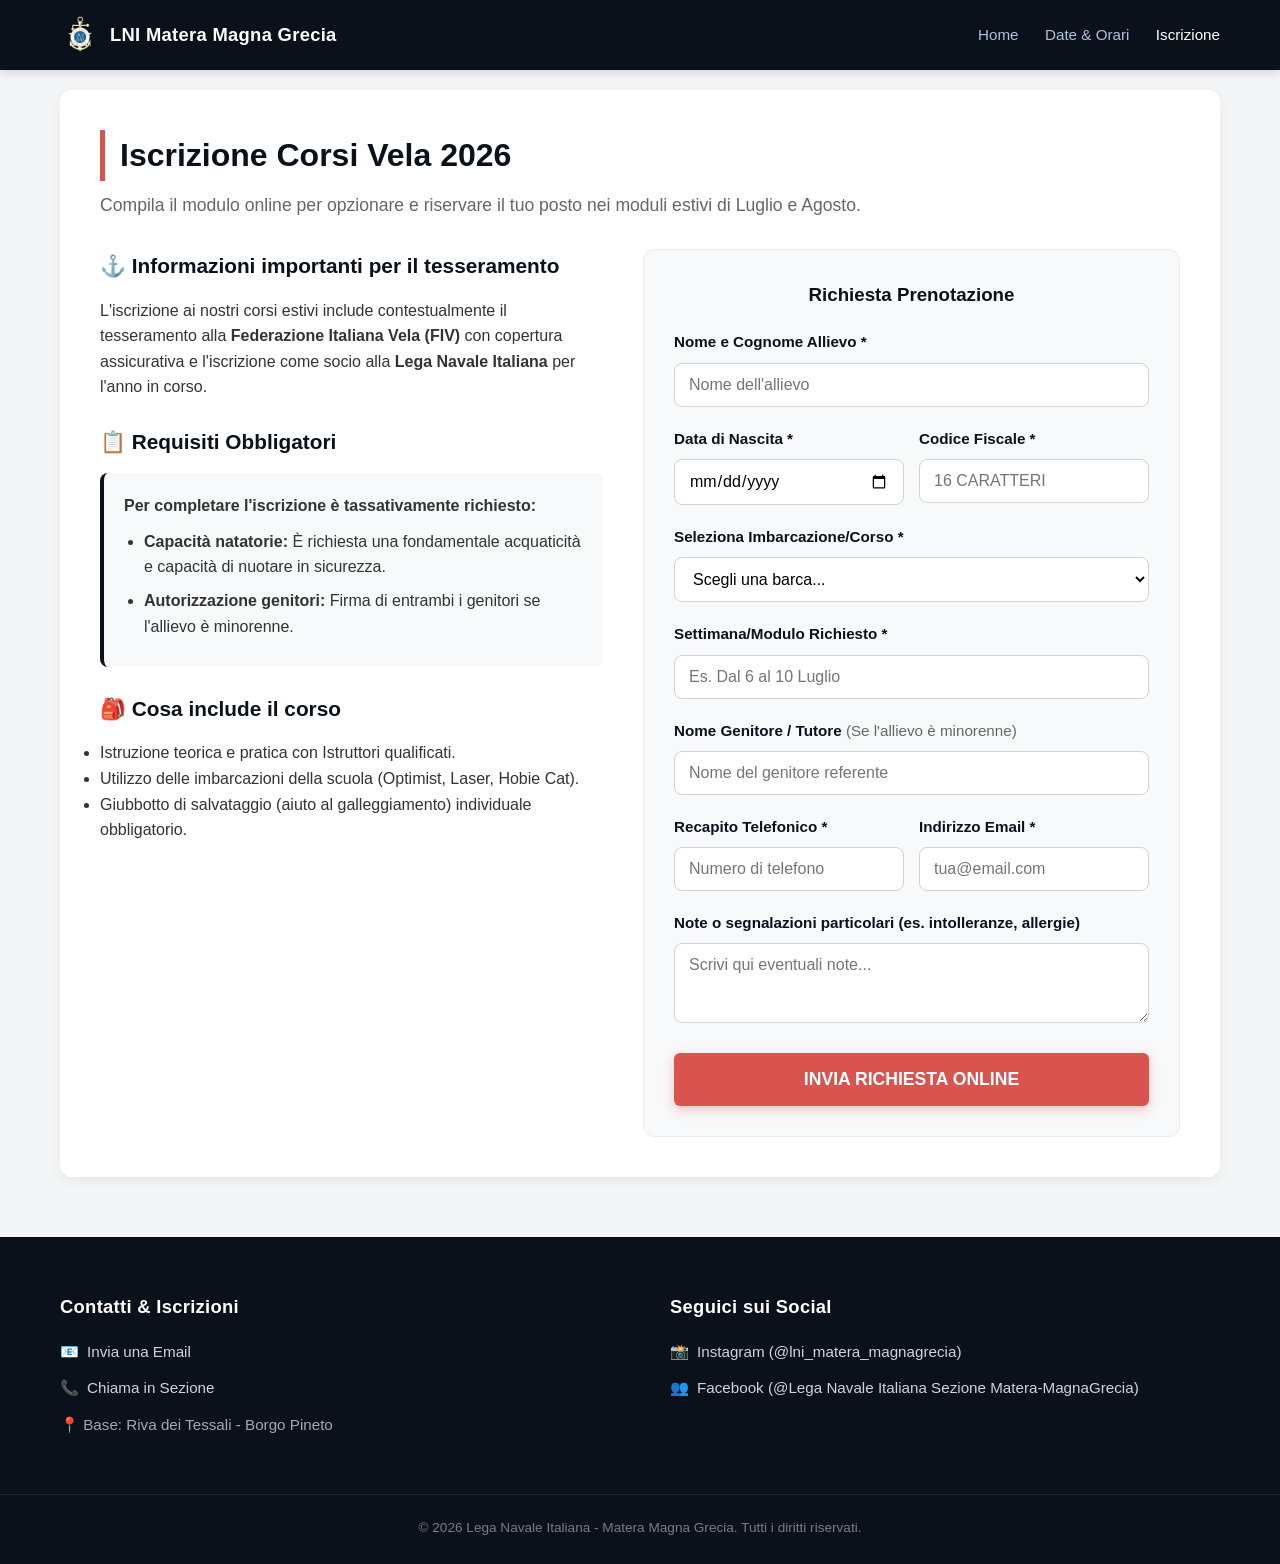
==== iscrizione.html @ 705de5b5 "possibilità di iscrizione da completare" ====
<!DOCTYPE html>
<html lang="it">
<head>
    <meta charset="UTF-8">
    <meta name="viewport" content="width=device-width, initial-scale=1.0, maximum-scale=5.0">
    <title>Iscrizione e Tesseramento - Lega Navale Italiana Matera Magna Grecia</title>
    
    <link rel="icon" type="image/x-icon" href="./immagini/logo.png">
    <link rel="stylesheet" href="style.css">
    
    <style>
        .enrollment-wrapper {
            background: #ffffff;
            border-radius: 12px;
            box-shadow: 0 4px 12px rgba(0,0,0,0.06);
            padding: 40px;
            margin-top: 20px;
            margin-bottom: 40px;
        }
        
        .enrollment-title {
            color: #0a111a;
            font-size: 2rem;
            margin-bottom: 10px;
            border-left: 5px solid #d9534f;
            padding-left: 15px;
        }
        
        .enrollment-subtitle {
            color: #666;
            margin-bottom: 30px;
            font-size: 1.1rem;
        }
        
        .enrollment-grid {
            display: grid;
            grid-template-columns: 1.1fr 0.9fr;
            gap: 40px;
        }
        
        .info-pane h3 {
            color: #0a111a;
            font-size: 1.3rem;
            margin-bottom: 15px;
            margin-top: 25px;
        }
        .info-pane h3:first-child {
            margin-top: 0;
        }
        
        .requirement-card {
            background-color: #f8f9fa;
            border-radius: 8px;
            padding: 20px;
            border-left: 4px solid #0a111a;
            margin-bottom: 20px;
        }
        
        .requirement-card ul {
            padding-left: 20px;
            margin-top: 10px;
        }
        
        .requirement-card li {
            margin-bottom: 8px;
        }
        
        .form-pane {
            background-color: #f8f9fa;
            padding: 30px;
            border-radius: 12px;
            border: 1px solid rgba(0,0,0,0.05);
        }
        
        .form-group {
            margin-bottom: 20px;
            display: flex;
            flex-direction: column;
        }
        
        .form-group label {
            font-weight: 600;
            margin-bottom: 8px;
            color: #0a111a;
            font-size: 0.95rem;
        }
        
        .form-group input, 
        .form-group select, 
        .form-group textarea {
            padding: 12px 14px;
            border: 1px solid #ccd4dc;
            border-radius: 8px;
            font-size: 1rem;
            font-family: inherit;
            background-color: #ffffff;
            transition: border-color 0.2s, box-shadow 0.2s;
        }
        
        .form-group input:focus, 
        .form-group select:focus, 
        .form-group textarea:focus {
            outline: none;
            border-color: #0a111a;
            box-shadow: 0 0 0 3px rgba(10, 17, 26, 0.15);
        }
        
        .form-row {
            display: grid;
            grid-template-columns: 1fr 1fr;
            gap: 15px;
        }
        
        .submit-btn {
            width: 100%;
            border: none;
            cursor: pointer;
            font-size: 1.1rem;
            padding: 16px;
            margin-top: 10px;
            background-color: #d9534f;
            color: white;
            border-radius: 6px;
            font-weight: bold;
            transition: transform 0.2s, box-shadow 0.2s;
            box-shadow: 0 4px 12px rgba(217, 83, 79, 0.3);
        }
        
        .submit-btn:hover {
            transform: translateY(-2px);
            box-shadow: 0 6px 16px rgba(217, 83, 79, 0.4);
            background-color: #c9302c;
        }

        @media (max-width: 900px) {
            .enrollment-grid {
                grid-template-columns: 1fr;
                gap: 30px;
            }
            .enrollment-wrapper {
                padding: 20px;
            }
        }
        
        @media (max-width: 600px) {
            .form-row {
                grid-template-columns: 1fr;
                gap: 0;
            }
        }
    </style>
</head>
<body>

    <nav class="navbar">
        <div class="nav-container">
            <a href="index.html" class="nav-logo">
                <img src="immagini/logo.png" alt="Logo LNI" class="nav-logo-img">
                LNI Matera Magna Grecia
            </a>
            <div class="nav-links">
                <a href="index.html">Home</a>
                <a href="orari.html">Date & Orari</a>
                <a href="iscrizione.html" class="active">Iscrizione</a>
            </div>
        </div>
    </nav>

    <main class="container">
        <div class="enrollment-wrapper">
            <h1 class="enrollment-title">Iscrizione Corsi Vela 2026</h1>
            <p class="enrollment-subtitle">Compila il modulo online per opzionare e riservare il tuo posto nei moduli estivi di Luglio e Agosto.</p>
            
            <div class="enrollment-grid">
                
                <div class="info-pane">
                    <h3>⚓ Informazioni importanti per il tesseramento</h3>
                    <p>L'iscrizione ai nostri corsi estivi include contestualmente il tesseramento alla <strong>Federazione Italiana Vela (FIV)</strong> con copertura assicurativa e l'iscrizione come socio alla <strong>Lega Navale Italiana</strong> per l'anno in corso.</p>
                    
                    <h3>📋 Requisiti Obbligatori</h3>
                    <div class="requirement-card">
                        <strong>Per completare l'iscrizione è tassativamente richiesto:</strong>
                        <ul>
                            <li><strong>Capacità natatorie:</strong> È richiesta una fondamentale acquaticità e capacità di nuotare in sicurezza.</li>
                            <li><strong>Autorizzazione genitori:</strong> Firma di entrambi i genitori se l'allievo è minorenne.</li>
                        </ul>
                    </div>
                    
                    <h3>🎒 Cosa include il corso</h3>
                    <ul>
                        <li>Istruzione teorica e pratica con Istruttori qualificati.</li>
                        <li>Utilizzo delle imbarcazioni della scuola (Optimist, Laser, Hobie Cat).</li>
                        <li>Giubbotto di salvataggio (aiuto al galleggiamento) individuale obbligatorio.</li>
                    </ul>
                </div>
                
                <div class="form-pane">
                    <h3 style="color: #0a111a; margin-bottom: 20px; text-align: center;">Richiesta Prenotazione</h3>
                    
                    <form action="https://formspree.io/f/TUO_ID_FORMSPREE" method="POST">
                        
                        <div class="form-group">
                            <label for="nome_allievo">Nome e Cognome Allievo *</label>
                            <input type="text" id="nome_allievo" name="nome_allievo" required placeholder="Nome dell'allievo">
                        </div>
                        
                        <div class="form-row">
                            <div class="form-group">
                                <label for="data_nascita">Data di Nascita *</label>
                                <input type="date" id="data_nascita" name="data_nascita" required>
                            </div>
                            <div class="form-group">
                                <label for="codice_fiscale">Codice Fiscale *</label>
                                <input type="text" id="codice_fiscale" name="codice_fiscale" required placeholder="16 caratteri" style="text-transform: uppercase;">
                            </div>
                        </div>
                        
                        <div class="form-group">
                            <label for="scelta_corso">Seleziona Imbarcazione/Corso *</label>
                            <select id="scelta_corso" name="scelta_corso" required>
                                <option value="" disabled selected>Scegli una barca...</option>
                                <option value="optimist">Optimist (Ragazzi 6-12 anni)</option>
                                <option value="laser">Laser / ILCA (Deriva dai 12 anni in su)</option>
                                <option value="hobiecat">Hobie Cat 16 (Catamarano dai 12 anni in su)</option>
                            </select>
                        </div>
                        
                        <div class="form-group">
                            <label for="periodo_modulo">Settimana/Modulo Richiesto *</label>
                            <input type="text" id="periodo_modulo" name="periodo_modulo" required placeholder="Es. Dal 6 al 10 Luglio">
                        </div>
                        
                        <div class="form-group">
                            <label for="nome_genitore">Nome Genitore / Tutore <span style="font-weight: normal; color: #666;">(Se l'allievo è minorenne)</span></label>
                            <input type="text" id="nome_genitore" name="nome_genitore" placeholder="Nome del genitore referente">
                        </div>
                        
                        <div class="form-row">
                            <div class="form-group">
                                <label for="telefono">Recapito Telefonico *</label>
                                <input type="tel" id="telefono" name="telefono" required placeholder="Numero di telefono">
                            </div>
                            <div class="form-group">
                                <label for="email">Indirizzo Email *</label>
                                <input type="email" id="email" name="_replyto" required placeholder="tua@email.com">
                            </div>
                        </div>
                        
                        <div class="form-group">
                            <label for="note">Note o segnalazioni particolari (es. intolleranze, allergie)</label>
                            <textarea id="note" name="note" rows="3" placeholder="Scrivi qui eventuali note..."></textarea>
                        </div>
                        
                        <button type="submit" class="submit-btn">
                            INVIA RICHIESTA ONLINE
                        </button>
                    </form>
                </div>
                
            </div>
        </div>
    </main>

    <footer>
        <div class="footer-content">
            <div class="footer-section">
                <h4>Contatti & Iscrizioni</h4>
                <p>📧 <a href="mailto:matera@leganavale.it" class="mobile-link">Invia una Email</a></p>
                <p>📞 <a href="tel:+393515810370" class="mobile-link">Chiama in Sezione</a></p>
                <p>📍 Base: Riva dei Tessali - Borgo Pineto</p>
            </div>
            <div class="footer-section">
                <h4>Seguici sui Social</h4>
                <p>📸 <a href="https://instagram.com/lni_matera_magnagrecia" target="_blank" class="mobile-link">Instagram (@lni_matera_magnagrecia)</a></p>
                <p>👥 <a href="https://www.facebook.com/LegaNavaleItalianaSezioneMateraMagnaGrecia" target="_blank" class="mobile-link">Facebook (@Lega Navale Italiana Sezione Matera-MagnaGrecia)</a></p>
            </div>
        </div>
        <div class="footer-bottom">
            <p>&copy; 2026 Lega Navale Italiana - Matera Magna Grecia. Tutti i diritti riservati.</p>
        </div>
    </footer>

</body>
</html>
---- style.css ----
/* ==========================================================================
   1. VARIABILI GLOBALI E RESET DI BASE
   ========================================================================== */
:root {
    --primary-blue: #0a111a;
    --laser-red: #d9534f;
    --optimist-blue: #0275d8;
    --hobie-orange: #f0ad4e;
    --enrollment-navy: #1e3c72;
    --white: #ffffff;
    --bg-light: #f8f9fa;
    --bg-main: #f3f5f7;
    --text-dark: #333333;
    --text-muted: #666666;
    --border-color: #ccd4dc;
}

* {
    box-sizing: border-box;
    margin: 0;
    padding: 0;
}

body {
    font-family: -apple-system, BlinkMacSystemFont, "Segoe UI", Roboto, Helvetica, Arial, sans-serif;
    background-color: var(--bg-main);
    color: var(--text-dark);
    line-height: 1.6;
    -webkit-font-smoothing: antialiased;
}

.container {
    max-width: 1200px;
    margin: 0 auto;
    padding: 0 20px;
}

/* Links utili su mobile */
.mobile-link {
    color: inherit;
    text-decoration: none;
}

/* ==========================================================================
   2. BARRA DI NAVIGAZIONE (NAVBAR)
   ========================================================================== */
.navbar {
    background-color: var(--primary-blue);
    padding: 15px 0;
    position: sticky;
    top: 0;
    z-index: 1000;
    box-shadow: 0 2px 10px rgba(0,0,0,0.15);
}

.nav-container {
    display: flex;
    justify-content: space-between;
    align-items: center;
    max-width: 1200px;
    margin: 0 auto;
    padding: 0 20px;
}

.nav-logo {
    color: var(--white);
    text-decoration: none;
    font-weight: bold;
    display: flex;
    align-items: center;
    gap: 10px;
    font-size: 1.15rem;
    letter-spacing: 0.3px;
}

.nav-logo-img {
    height: 40px;
    width: auto;
    object-fit: contain;
}

.nav-links a {
    color: #b0c2de;
    text-decoration: none;
    margin-left: 22px;
    font-weight: 500;
    font-size: 0.95rem;
    transition: color 0.2s ease;
}

.nav-links a:hover, 
.nav-links a.active {
    color: var(--white);
}

/* ==========================================================================
   3. HERO HEADER (STRUTTURA RIGIDA ORIGINALE)
   ========================================================================== */
.hero-header {
    background: linear-gradient(rgba(10, 17, 26, 0.82), rgba(10, 17, 26, 0.85)), url('immagini/hero.jpg') center/cover no-repeat;
    color: var(--white);
    padding: 65px 20px;
    text-align: center;
    box-shadow: inset 0 -10px 20px rgba(0,0,0,0.2);
}

.header-main-container {
    display: flex;
    justify-content: space-between;
    align-items: center;
    max-width: 1000px;
    margin: 0 auto;
    gap: 20px;
}

.header-logo {
    height: 110px;
    width: auto;
    object-fit: contain;
}

.header-content {
    flex-grow: 1;
}

.header-content h1 {
    font-size: 2.8rem;
    margin-bottom: 5px;
    letter-spacing: 0.5px;
    font-weight: 800;
}

.tagline {
    font-size: 1.3rem;
    font-style: italic;
    color: #e0e5ec;
    margin-bottom: 15px;
    font-weight: 300;
}

.sub-info {
    font-size: 0.95rem;
    color: #b0c2de;
    line-height: 1.4;
}

.location-marker {
    display: inline-block;
    margin-top: 5px;
    font-weight: 500;
}

.season-badge {
    display: inline-block;
    background-color: var(--laser-red);
    padding: 5px 16px;
    border-radius: 20px;
    font-size: 0.85rem;
    font-weight: bold;
    margin-top: 18px;
    box-shadow: 0 2px 8px rgba(219, 83, 79, 0.4);
    text-transform: uppercase;
    letter-spacing: 0.5px;
}

.hero-buttons {
    margin-top: 35px;
}

.cta-button {
    display: inline-block;
    background-color: var(--laser-red);
    color: var(--white);
    padding: 14px 28px;
    text-decoration: none;
    border-radius: 6px;
    font-weight: bold;
    font-size: 1rem;
    transition: background 0.2s, transform 0.2s, box-shadow 0.2s;
    box-shadow: 0 4px 12px rgba(217, 83, 79, 0.3);
}

.cta-button:hover {
    background-color: #c9302c;
    transform: translateY(-1px);
    box-shadow: 0 6px 16px rgba(217, 83, 79, 0.4);
}

.secondary-btn {
    background-color: transparent;
    border: 2px solid var(--white);
    margin-left: 15px;
    box-shadow: none;
}

.secondary-btn:hover {
    background-color: var(--white);
    color: var(--primary-blue);
    box-shadow: 0 4px 12px rgba(255, 255, 255, 0.2);
}

/* ==========================================================================
   4. ELEMENTI CARATTERISTICI (FEATURES)
   ========================================================================== */
.features-container {
    display: grid;
    grid-template-columns: repeat(auto-fit, minmax(220px, 1fr));
    gap: 20px;
    margin: 40px 0;
}

.feature-item {
    background: var(--white);
    padding: 22px 15px;
    border-radius: 8px;
    text-align: center;
    box-shadow: 0 2px 6px rgba(0,0,0,0.04);
    border: 1px solid rgba(0,0,0,0.02);
}

.feature-item .icon {
    font-size: 2rem;
    display: block;
    margin-bottom: 12px;
}

.feature-item p {
    font-size: 0.95rem;
    font-weight: 600;
    color: #222;
}

/* ==========================================================================
   5. SEZIONE CORSI & SCHEDE (COURSES GRID)
   ========================================================================== */
.courses-section {
    margin-bottom: 40px;
}

.courses-section h2 {
    text-align: center;
    font-size: 2rem;
    color: var(--primary-blue);
    margin-bottom: 8px;
}

.section-subtitle {
    text-align: center;
    color: var(--text-muted);
    margin-bottom: 35px;
    font-size: 1.05rem;
    max-width: 800px;
    margin-left: auto;
    margin-right: auto;
}

.courses-grid {
    display: grid;
    grid-template-columns: repeat(auto-fit, minmax(260px, 1fr));
    gap: 25px;
}

.course-card {
    background: var(--white);
    border-radius: 10px;
    overflow: hidden;
    box-shadow: 0 4px 12px rgba(0,0,0,0.06);
    display: flex;
    flex-direction: flex-direction;
    flex-direction: column;
    transition: transform 0.25s cubic-bezier(0.16, 1, 0.3, 1), box-shadow 0.25s ease;
}

.clickable-card {
    cursor: pointer;
}

.clickable-card:hover {
    transform: translateY(-4px);
    box-shadow: 0 12px 24px rgba(0,0,0,0.12);
}

.course-header {
    padding: 22px 15px;
    text-align: center;
    color: var(--white);
    font-weight: bold;
    font-size: 1.25rem;
    letter-spacing: 0.5px;
}

.course-header.optimist { background: var(--optimist-blue); }
.course-header.laser { background: var(--laser-red); }
.course-header.hobie { background: var(--hobie-orange); }

.course-icon-wrapper {
    height: 50px;
    margin-bottom: 10px;
    display: flex;
    justify-content: center;
    align-items: center;
}

.course-icon {
    height: 100%;
    width: auto;
    object-fit: contain;
}

.course-body {
    padding: 25px 20px;
    flex-grow: 1;
    background-color: var(--white);
}

.checkmark-list {
    list-style: none;
}

.checkmark-list li {
    margin-bottom: 12px;
    position: relative;
    padding-left: 25px;
    font-size: 0.95rem;
    color: #444;
}

.checkmark-list li:last-child {
    margin-bottom: 0;
}

.checkmark-list li::before {
    content: "✓";
    position: absolute;
    left: 0;
    color: #5cb85c;
    font-weight: bold;
    font-size: 1.05rem;
}

/* ==========================================================================
   6. SEZIONE INFORMAZIONI AGGIUNTIVE
   ========================================================================== */
.extra-info {
    background: var(--white);
    padding: 35px;
    border-radius: 10px;
    margin: 40px 0;
    box-shadow: 0 2px 10px rgba(0,0,0,0.04);
}

.extra-info h3 {
    font-size: 1.4rem;
    color: var(--primary-blue);
    border-bottom: 2px solid #f0f2f5;
    padding-bottom: 12px;
    margin-bottom: 20px;
}

.info-blocks {
    display: grid;
    grid-template-columns: 1fr 1fr;
    gap: 35px;
}

.info-block h4 {
    color: var(--primary-blue);
    margin-bottom: 12px;
    font-size: 1.1rem;
}

.info-block ul {
    padding-left: 20px;
}

.info-block li {
    margin-bottom: 8px;
    font-size: 0.95rem;
}

.info-block p {
    font-size: 0.95rem;
    color: #444;
}

.info-block a {
    color: var(--laser-red);
    text-decoration: none;
    font-weight: 600;
}
.info-block a:hover {
    text-decoration: underline;
}

/* ==========================================================================
   7. MODALE DI DETTAGLIO IMBARCAZIONI
   ========================================================================== */
.modal-overlay {
    position: fixed;
    top: 0;
    left: 0;
    width: 100%;
    height: 100%;
    background: rgba(10, 17, 26, 0.6);
    backdrop-filter: blur(4px);
    -webkit-backdrop-filter: blur(4px);
    display: flex;
    justify-content: center;
    align-items: center;
    opacity: 0;
    pointer-events: none;
    transition: opacity 0.3s ease;
    z-index: 2000;
}

.modal-overlay.active {
    opacity: 1;
    pointer-events: auto;
}

.modal-content {
    background: var(--white);
    padding: 35px;
    border-radius: 12px;
    max-width: 850px;
    width: 90%;
    position: relative;
    max-height: 88vh;
    overflow-y: auto;
    box-shadow: 0 20px 40px rgba(0,0,0,0.3);
    animation: modalScaleIn 0.3s cubic-bezier(0.16, 1, 0.3, 1);
}

@keyframes modalScaleIn {
    from { transform: scale(0.96); opacity: 0; }
    to { transform: scale(1); opacity: 1; }
}

.modal-close {
    position: absolute;
    top: 15px;
    right: 22px;
    font-size: 2rem;
    cursor: pointer;
    color: var(--text-muted);
    line-height: 1;
    transition: color 0.2s;
}

.modal-close:hover {
    color: #000;
}

.modal-header-title {
    border-bottom: 2px solid #f0f2f5;
    padding-bottom: 12px;
    margin-bottom: 22px;
}

.modal-header-title h2 {
    color: var(--primary-blue);
    font-size: 1.8rem;
}

.modal-inner-body {
    display: grid;
    grid-template-columns: 1.2fr 0.8fr;
    gap: 30px;
}

.modal-text h3 {
    color: var(--primary-blue);
    font-size: 1.15rem;
    margin-bottom: 10px;
}

.modal-text p {
    font-size: 0.95rem;
    color: #444;
    text-align: justify;
}

.modal-gallery h3 {
    color: var(--primary-blue);
    font-size: 1.15rem;
    margin-bottom: 12px;
}

.gallery-grid {
    display: grid;
    grid-template-columns: repeat(2, 1fr);
    gap: 12px;
    margin-top: 10px;
}

.gallery-grid img {
    width: 100%;
    height: 85px;
    object-fit: cover;
    border-radius: 6px;
    border: 1px solid rgba(0,0,0,0.05);
}

/* ==========================================================================
   8. FOOTER STRUTTURALE UNIFICATO
   ========================================================================== */
footer {
    background-color: var(--primary-blue);
    color: #a0aab5;
    padding: 55px 0 25px 0;
    margin-top: 60px;
}

.footer-content {
    display: grid;
    grid-template-columns: 1fr 1fr;
    max-width: 1200px;
    margin: 0 auto;
    padding: 0 20px;
    gap: 60px;
}

.footer-section h4 {
    color: var(--white);
    margin-bottom: 18px;
    font-size: 1.15rem;
    letter-spacing: 0.3px;
}

.footer-section p {
    margin-bottom: 12px;
    font-size: 0.95rem;
    display: flex;
    align-items: center;
    gap: 8px;
}

.footer-section a {
    color: #ccd5df;
    text-decoration: none;
    transition: color 0.15s ease;
}

.footer-section a:hover {
    color: var(--white);
    text-decoration: underline;
}

.footer-bottom {
    text-align: center;
    margin-top: 45px;
    border-top: 1px solid #1a2635;
    padding-top: 22px;
    font-size: 0.85rem;
    color: #707e8c;
}

/* ==========================================================================
   9. ADATTAMENTI RESPONSIVE (MEDIA QUERIES)
   ========================================================================== */
@media (max-width: 768px) {
    .header-main-container {
        flex-direction: column;
        gap: 15px;
    }
    
    .header-logo {
        height: 85px;
    }
    
    .header-content h1 {
        font-size: 2.2rem;
    }
    
    .tagline {
        font-size: 1.15rem;
    }
    
    .info-blocks, 
    .modal-inner-body, 
    .footer-content {
        grid-template-columns: 1fr;
        gap: 25px;
    }
    
    .hero-buttons .cta-button {
        display: block;
        margin: 12px auto;
        max-width: 260px;
    }
    
    .secondary-btn {
        margin-left: auto;
    }
    
    .navbar {
        padding: 12px 0;
    }
    
    .nav-container {
        flex-direction: column;
        gap: 10px;
    }
    
    .nav-links a {
        margin: 0 10px;
    }
}
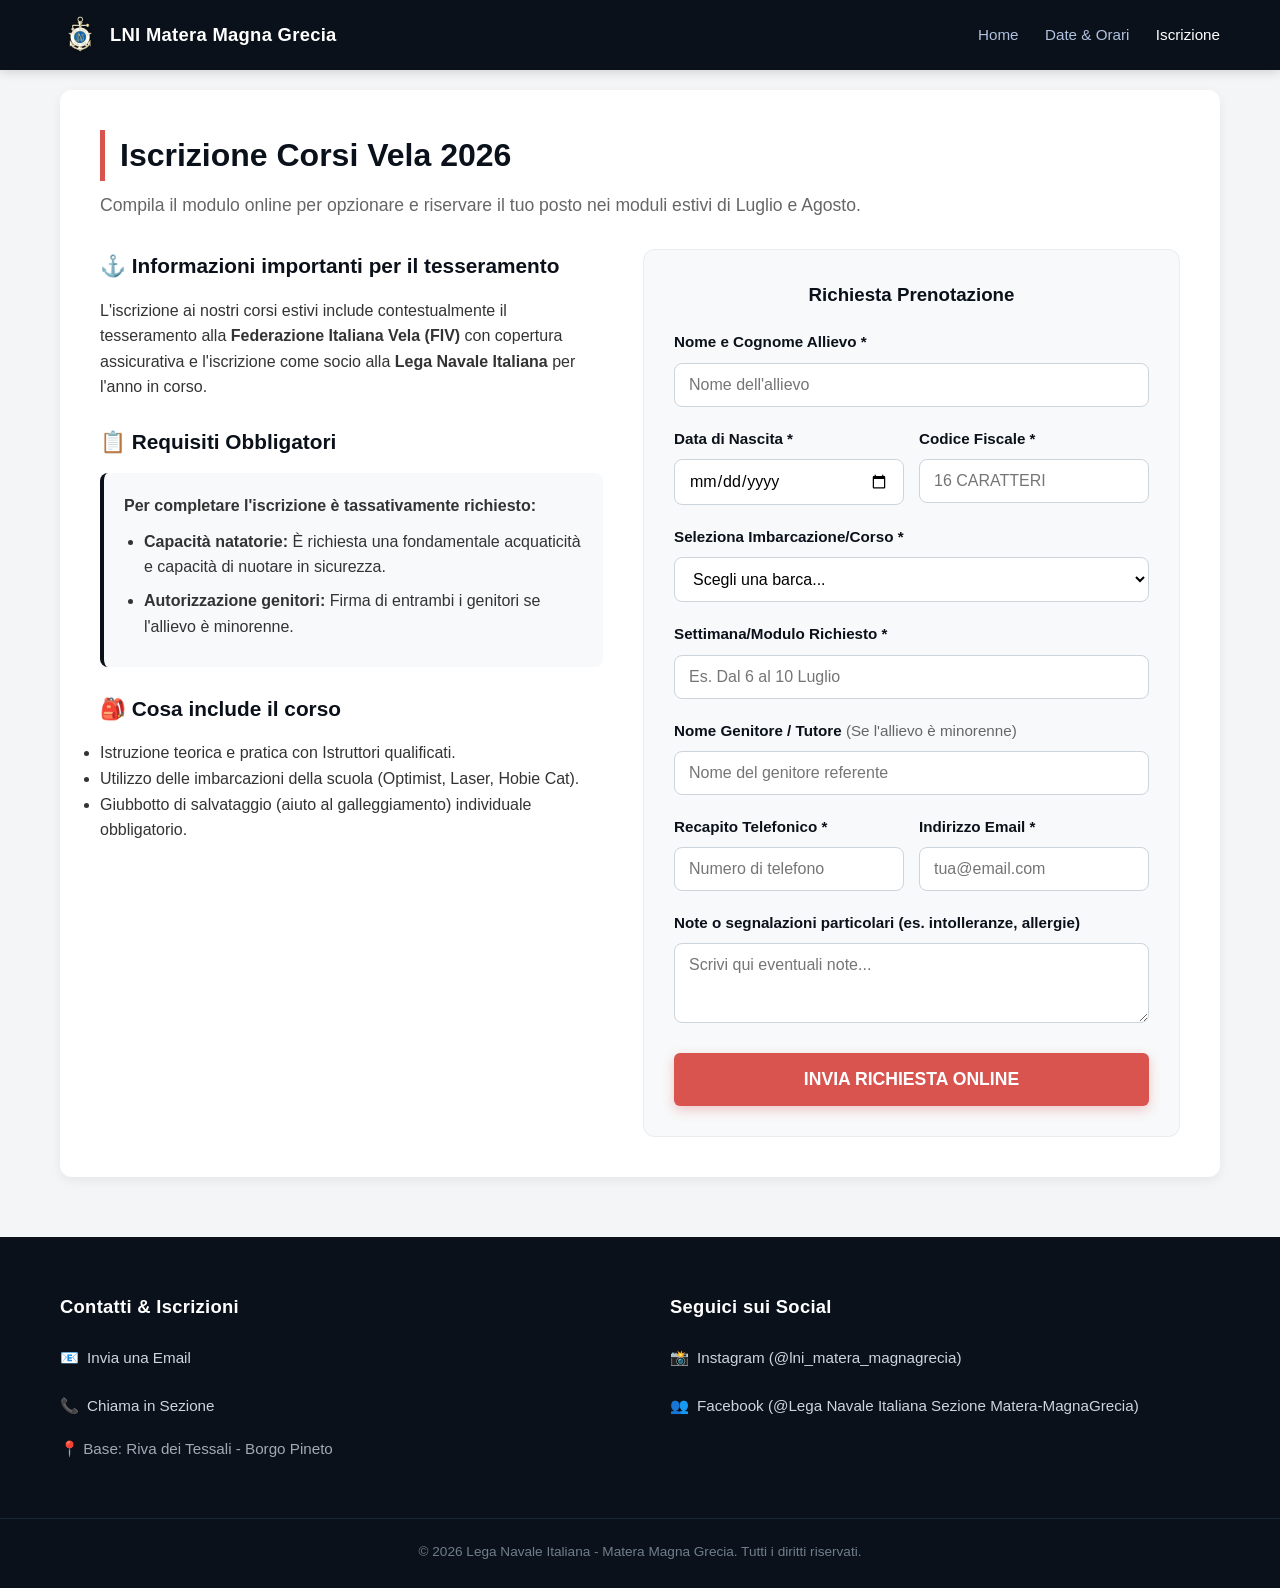
==== commit dbc74577: "Update iscrizione.html" ====
--- a/iscrizione.html
+++ b/iscrizione.html
@@ -132,6 +132,18 @@
             background-color: #c9302c;
         }
 
+        /* Classe per ottimizzare i link del footer su Mobile (Touch target sicuro) */
+        .mobile-link {
+            display: inline-block;
+            padding: 6px 0;
+            color: inherit;
+            text-decoration: none;
+        }
+        .mobile-link:hover {
+            text-decoration: underline;
+        }
+
+        /* Responsive Design */
         @media (max-width: 900px) {
             .enrollment-grid {
                 grid-template-columns: 1fr;
@@ -146,6 +158,18 @@
             .form-row {
                 grid-template-columns: 1fr;
                 gap: 0;
+            }
+            .form-pane {
+                padding: 24px 16px;
+            }
+            .enrollment-wrapper {
+                padding: 20px 12px;
+                box-shadow: none;
+                border-radius: 0;
+                margin-top: 10px;
+            }
+            .enrollment-title {
+                font-size: 1.6rem;
             }
         }
     </style>
@@ -173,6 +197,7 @@
             
             <div class="enrollment-grid">
                 
+                <!-- Pannello Info Sinistro -->
                 <div class="info-pane">
                     <h3>⚓ Informazioni importanti per il tesseramento</h3>
                     <p>L'iscrizione ai nostri corsi estivi include contestualmente il tesseramento alla <strong>Federazione Italiana Vela (FIV)</strong> con copertura assicurativa e l'iscrizione come socio alla <strong>Lega Navale Italiana</strong> per l'anno in corso.</p>
@@ -194,14 +219,16 @@
                     </ul>
                 </div>
                 
+                <!-- Modulo di Richiesta Destro -->
                 <div class="form-pane">
                     <h3 style="color: #0a111a; margin-bottom: 20px; text-align: center;">Richiesta Prenotazione</h3>
                     
-                    <form action="https://formspree.io/f/TUO_ID_FORMSPREE" method="POST">
+                    <!-- Configurato con Formspree per invio diretto via mail senza backend -->
+                    <form action="https://formspree.io/f/IL_TUO_ID_FORMSPREE_QUI" method="POST">
                         
                         <div class="form-group">
                             <label for="nome_allievo">Nome e Cognome Allievo *</label>
-                            <input type="text" id="nome_allievo" name="nome_allievo" required placeholder="Nome dell'allievo">
+                            <input type="text" id="nome_allievo" name="nome_allievo" required placeholder="Nome dell'allievo" autocomplete="name" autocorrect="off">
                         </div>
                         
                         <div class="form-row">
@@ -211,7 +238,8 @@
                             </div>
                             <div class="form-group">
                                 <label for="codice_fiscale">Codice Fiscale *</label>
-                                <input type="text" id="codice_fiscale" name="codice_fiscale" required placeholder="16 caratteri" style="text-transform: uppercase;">
+                                <!-- Ottimizzato mobile: maiuscole forzate e niente correttore -->
+                                <input type="text" id="codice_fiscale" name="codice_fiscale" required placeholder="16 caratteri" autocomplete="off" autocorrect="off" autocapitalize="characters" style="text-transform: uppercase;">
                             </div>
                         </div>
                         
@@ -232,17 +260,18 @@
                         
                         <div class="form-group">
                             <label for="nome_genitore">Nome Genitore / Tutore <span style="font-weight: normal; color: #666;">(Se l'allievo è minorenne)</span></label>
-                            <input type="text" id="nome_genitore" name="nome_genitore" placeholder="Nome del genitore referente">
+                            <input type="text" id="nome_genitore" name="nome_genitore" placeholder="Nome del genitore referente" autocomplete="name" autocorrect="off">
                         </div>
                         
                         <div class="form-row">
                             <div class="form-group">
                                 <label for="telefono">Recapito Telefonico *</label>
-                                <input type="tel" id="telefono" name="telefono" required placeholder="Numero di telefono">
+                                <!-- Tastierino numerico pulito su mobile -->
+                                <input type="tel" id="telefono" name="telefono" required placeholder="Numero di telefono" inputmode="tel" autocomplete="tel">
                             </div>
                             <div class="form-group">
                                 <label for="email">Indirizzo Email *</label>
-                                <input type="email" id="email" name="_replyto" required placeholder="tua@email.com">
+                                <input type="email" id="email" name="_replyto" required placeholder="tua@email.com" autocomplete="email">
                             </div>
                         </div>
                         
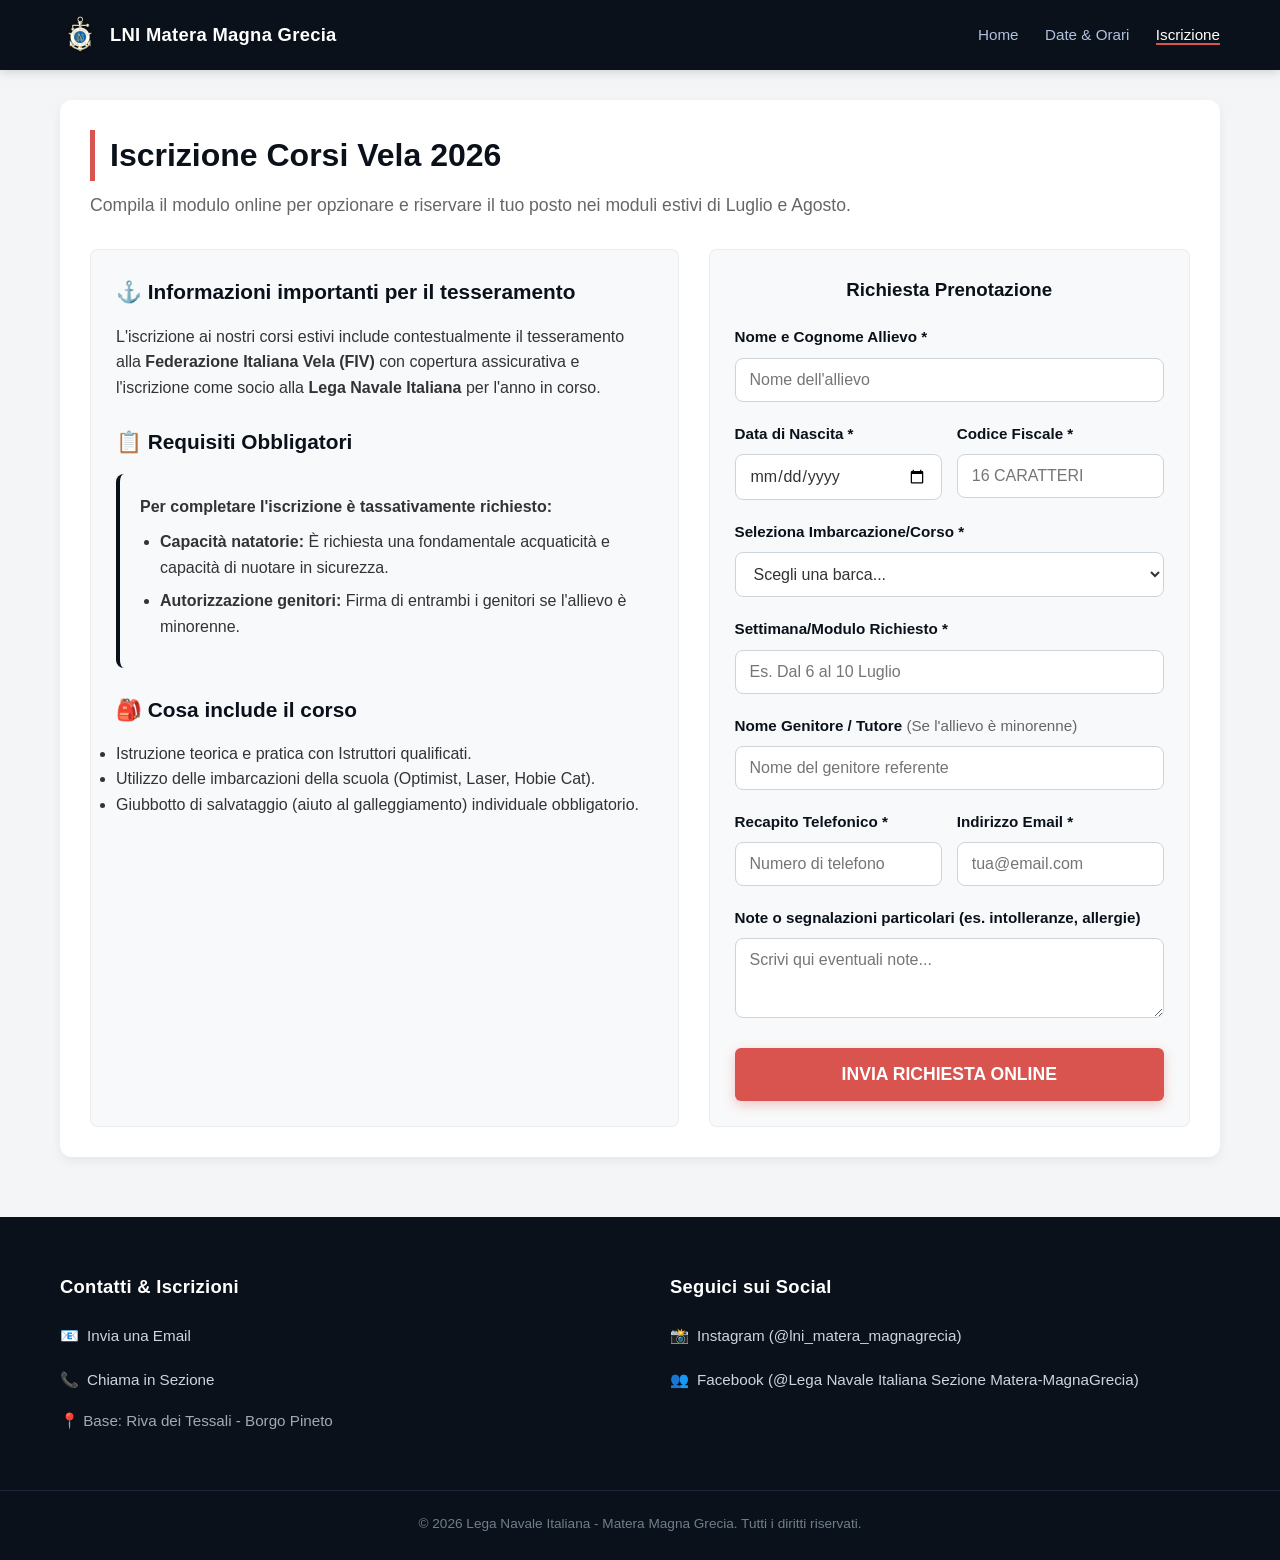
==== commit c8ee4cc7: "Update iscrizione.html" ====
--- a/iscrizione.html
+++ b/iscrizione.html
@@ -9,170 +9,45 @@
     <link rel="stylesheet" href="style.css">
     
     <style>
-        .enrollment-wrapper {
-            background: #ffffff;
-            border-radius: 12px;
-            box-shadow: 0 4px 12px rgba(0,0,0,0.06);
-            padding: 40px;
-            margin-top: 20px;
-            margin-bottom: 40px;
+    /* Uniformiamo il contenitore principale al resto del sito */
+    .enrollment-wrapper {
+        background: #ffffff;
+        border-radius: 12px;
+        margin-top: 30px;
+        margin-bottom: 40px;
+        padding: 30px; /* Padding coerente con le altre pagine */
+    }
+
+    /* Titolo standardizzato */
+    .enrollment-title {
+        color: var(--primary-blue);
+        font-size: 2rem;
+        margin-bottom: 10px;
+        border-left: 5px solid var(--laser-red);
+        padding-left: 15px;
+    }
+
+    /* Griglia uniformata ai componenti standard */
+    .enrollment-grid {
+        display: grid;
+        grid-template-columns: 1fr; /* Default mobile: 1 colonna */
+        gap: 30px;
+    }
+
+    @media (min-width: 900px) {
+        .enrollment-grid {
+            grid-template-columns: 1.1fr 0.9fr; /* 2 colonne solo su desktop */
         }
-        
-        .enrollment-title {
-            color: #0a111a;
-            font-size: 2rem;
-            margin-bottom: 10px;
-            border-left: 5px solid #d9534f;
-            padding-left: 15px;
-        }
-        
-        .enrollment-subtitle {
-            color: #666;
-            margin-bottom: 30px;
-            font-size: 1.1rem;
-        }
-        
-        .enrollment-grid {
-            display: grid;
-            grid-template-columns: 1.1fr 0.9fr;
-            gap: 40px;
-        }
-        
-        .info-pane h3 {
-            color: #0a111a;
-            font-size: 1.3rem;
-            margin-bottom: 15px;
-            margin-top: 25px;
-        }
-        .info-pane h3:first-child {
-            margin-top: 0;
-        }
-        
-        .requirement-card {
-            background-color: #f8f9fa;
-            border-radius: 8px;
-            padding: 20px;
-            border-left: 4px solid #0a111a;
-            margin-bottom: 20px;
-        }
-        
-        .requirement-card ul {
-            padding-left: 20px;
-            margin-top: 10px;
-        }
-        
-        .requirement-card li {
-            margin-bottom: 8px;
-        }
-        
-        .form-pane {
-            background-color: #f8f9fa;
-            padding: 30px;
-            border-radius: 12px;
-            border: 1px solid rgba(0,0,0,0.05);
-        }
-        
-        .form-group {
-            margin-bottom: 20px;
-            display: flex;
-            flex-direction: column;
-        }
-        
-        .form-group label {
-            font-weight: 600;
-            margin-bottom: 8px;
-            color: #0a111a;
-            font-size: 0.95rem;
-        }
-        
-        .form-group input, 
-        .form-group select, 
-        .form-group textarea {
-            padding: 12px 14px;
-            border: 1px solid #ccd4dc;
-            border-radius: 8px;
-            font-size: 1rem;
-            font-family: inherit;
-            background-color: #ffffff;
-            transition: border-color 0.2s, box-shadow 0.2s;
-        }
-        
-        .form-group input:focus, 
-        .form-group select:focus, 
-        .form-group textarea:focus {
-            outline: none;
-            border-color: #0a111a;
-            box-shadow: 0 0 0 3px rgba(10, 17, 26, 0.15);
-        }
-        
-        .form-row {
-            display: grid;
-            grid-template-columns: 1fr 1fr;
-            gap: 15px;
-        }
-        
-        .submit-btn {
-            width: 100%;
-            border: none;
-            cursor: pointer;
-            font-size: 1.1rem;
-            padding: 16px;
-            margin-top: 10px;
-            background-color: #d9534f;
-            color: white;
-            border-radius: 6px;
-            font-weight: bold;
-            transition: transform 0.2s, box-shadow 0.2s;
-            box-shadow: 0 4px 12px rgba(217, 83, 79, 0.3);
-        }
-        
-        .submit-btn:hover {
-            transform: translateY(-2px);
-            box-shadow: 0 6px 16px rgba(217, 83, 79, 0.4);
-            background-color: #c9302c;
-        }
+    }
 
-        /* Classe per ottimizzare i link del footer su Mobile (Touch target sicuro) */
-        .mobile-link {
-            display: inline-block;
-            padding: 6px 0;
-            color: inherit;
-            text-decoration: none;
-        }
-        .mobile-link:hover {
-            text-decoration: underline;
-        }
-
-        /* Responsive Design */
-        @media (max-width: 900px) {
-            .enrollment-grid {
-                grid-template-columns: 1fr;
-                gap: 30px;
-            }
-            .enrollment-wrapper {
-                padding: 20px;
-            }
-        }
-        
-        @media (max-width: 600px) {
-            .form-row {
-                grid-template-columns: 1fr;
-                gap: 0;
-            }
-            .form-pane {
-                padding: 24px 16px;
-            }
-            .enrollment-wrapper {
-                padding: 20px 12px;
-                box-shadow: none;
-                border-radius: 0;
-                margin-top: 10px;
-            }
-            .enrollment-title {
-                font-size: 1.6rem;
-            }
-        }
-    </style>
+    /* Form e Info Pane ereditano lo stile delle schede */
+    .info-pane, .form-pane {
+        background: #f8f9fa;
+        padding: 25px;
+        border-radius: 8px;
+        border: 1px solid rgba(0,0,0,0.05);
+    }
+</style>
 </head>
 <body>
 
--- a/style.css
+++ b/style.css
@@ -33,12 +33,15 @@
     max-width: 1200px;
     margin: 0 auto;
     padding: 0 20px;
+    width: 100%;
 }
 
 /* Links utili su mobile */
 .mobile-link {
     color: inherit;
     text-decoration: none;
+    display: inline-block;
+    padding: 4px 0; /* Espande l'area di tocco */
 }
 
 /* ==========================================================================
@@ -91,6 +94,7 @@
 .nav-links a:hover, 
 .nav-links a.active {
     color: var(--white);
+    border-bottom: 2px solid var(--laser-red);
 }
 
 /* ==========================================================================
@@ -266,7 +270,6 @@
     overflow: hidden;
     box-shadow: 0 4px 12px rgba(0,0,0,0.06);
     display: flex;
-    flex-direction: flex-direction;
     flex-direction: column;
     transition: transform 0.25s cubic-bezier(0.16, 1, 0.3, 1), box-shadow 0.25s ease;
 }
@@ -393,7 +396,140 @@
 }
 
 /* ==========================================================================
-   7. MODALE DI DETTAGLIO IMBARCAZIONI
+   7. STRUTTURA SPECIFICA PAGINA ISCRIZIONE (NUOVA AGGIUNTA)
+   ========================================================================== */
+.enrollment-wrapper {
+    background: var(--white);
+    border-radius: 12px;
+    box-shadow: 0 4px 12px rgba(0,0,0,0.06);
+    padding: 40px;
+    margin-top: 30px;
+    margin-bottom: 40px;
+}
+
+.enrollment-title {
+    color: var(--primary-blue);
+    font-size: 2rem;
+    margin-bottom: 10px;
+    border-left: 5px solid var(--laser-red);
+    padding-left: 15px;
+}
+
+.enrollment-subtitle {
+    color: var(--text-muted);
+    margin-bottom: 30px;
+    font-size: 1.1rem;
+}
+
+.enrollment-grid {
+    display: grid;
+    grid-template-columns: 1.1fr 0.9fr;
+    gap: 40px;
+}
+
+.info-pane h3 {
+    color: var(--primary-blue);
+    font-size: 1.3rem;
+    margin-bottom: 15px;
+    margin-top: 25px;
+}
+
+.info-pane h3:first-child {
+    margin-top: 0;
+}
+
+.requirement-card {
+    background-color: var(--bg-light);
+    border-radius: 8px;
+    padding: 20px;
+    border-left: 4px solid var(--primary-blue);
+    margin-bottom: 20px;
+}
+
+.requirement-card ul {
+    padding-left: 20px;
+    margin-top: 10px;
+}
+
+.requirement-card li {
+    margin-bottom: 8px;
+}
+
+/* Form Layout */
+.form-pane {
+    background-color: var(--bg-light);
+    padding: 30px;
+    border-radius: 12px;
+    border: 1px solid rgba(0,0,0,0.05);
+}
+
+.form-group {
+    margin-bottom: 20px;
+    display: flex;
+    flex-direction: column;
+}
+
+.form-group label {
+    font-weight: 600;
+    margin-bottom: 8px;
+    color: var(--primary-blue);
+    font-size: 0.95rem;
+}
+
+.form-group input, 
+.form-group select, 
+.form-group textarea {
+    padding: 12px 14px;
+    border: 1px solid var(--border-color);
+    border-radius: 8px;
+    font-size: 1rem;
+    font-family: inherit;
+    background-color: var(--white);
+    color: var(--text-dark);
+    transition: border-color 0.2s, box-shadow 0.2s;
+    width: 100%;
+}
+
+.form-group input:focus, 
+.form-group select:focus, 
+.form-group textarea:focus {
+    outline: none;
+    border-color: var(--primary-blue);
+    box-shadow: 0 0 0 3px rgba(10, 17, 26, 0.15);
+}
+
+.form-row {
+    display: grid;
+    grid-template-columns: 1fr 1fr;
+    gap: 15px;
+}
+
+.submit-btn {
+    width: 100%;
+    border: none;
+    cursor: pointer;
+    font-size: 1.1rem;
+    padding: 16px;
+    margin-top: 10px;
+    background-color: var(--laser-red);
+    color: var(--white);
+    border-radius: 6px;
+    font-weight: bold;
+    transition: background 0.2s, transform 0.1s, box-shadow 0.2s;
+    box-shadow: 0 4px 12px rgba(217, 83, 79, 0.3);
+}
+
+.submit-btn:hover {
+    box-shadow: 0 6px 16px rgba(217, 83, 79, 0.4);
+    background-color: #c9302c;
+}
+
+.submit-btn:active {
+    transform: scale(0.98);
+}
+
+/* ==========================================================================
+   8. MODALE DI DETTAGLIO IMBARCAZIONI
    ========================================================================== */
 .modal-overlay {
     position: fixed;
@@ -502,7 +638,7 @@
 }
 
 /* ==========================================================================
-   8. FOOTER STRUTTURALE UNIFICATO
+   9. FOOTER STRUTTURALE UNIFICATO
    ========================================================================== */
 footer {
     background-color: var(--primary-blue);
@@ -556,8 +692,16 @@
 }
 
 /* ==========================================================================
-   9. ADATTAMENTI RESPONSIVE (MEDIA QUERIES)
-   ========================================================================== */
+   10. ADATTAMENTI RESPONSIVE (MEDIA QUERIES SMARTPHONE COMPLETATO)
+   ========================================================================== */
+@media (max-width: 900px) {
+    /* Griglia principale iscrizione collassa a colonna singola per Tablet e telefoni grandi */
+    .enrollment-grid {
+        grid-template-columns: 1fr;
+        gap: 30px;
+    }
+}
+
 @media (max-width: 768px) {
     .header-main-container {
         flex-direction: column;
@@ -605,4 +749,51 @@
     .nav-links a {
         margin: 0 10px;
     }
+}
+
+/* Ottimizzazioni specifiche e mirate per schermi Mobile piccoli (fino a 600px) */
+@media (max-width: 600px) {
+    /* Forza le righe doppie del form (Data/CF e Tel/Mail) a disporsi in verticale */
+    .form-row {
+        grid-template-columns: 1fr;
+        gap: 0;
+    }
+
+    /* Ricalibra i padding del modulo per sfruttare ogni pixel utile senza tagliare i campi */
+    .form-pane {
+        padding: 22px 16px;
+    }
+
+    /* Elimina i margini e le ombre superflue dal wrapper per adattarsi perfettamente ai bordi dello schermo */
+    .enrollment-wrapper {
+        padding: 20px 14px;
+        margin-top: 10px;
+        margin-bottom: 20px;
+        box-shadow: none;
+        border-radius: 0;
+    }
+
+    /* Rimpicciolisce il titolo per farlo stare su una riga sola */
+    .enrollment-title {
+        font-size: 1.55rem;
+    }
+
+    .enrollment-subtitle {
+        font-size: 0.98rem;
+        margin-bottom: 25px;
+    }
+
+    /* Ottimizza le dimensioni e lo zoom dei campi di testo per prevenire lo zoom automatico di iOS Safari */
+    .form-group input, 
+    .form-group select, 
+    .form-group textarea {
+        font-size: 16px; 
+        padding: 14px 12px; /* Incrementa l'altezza di tocco */
+    }
+
+    /* Tasto d'invio massiccio e facilissimo da premere */
+    .submit-btn {
+        padding: 18px;
+        font-size: 1.15rem;
+    }
 }
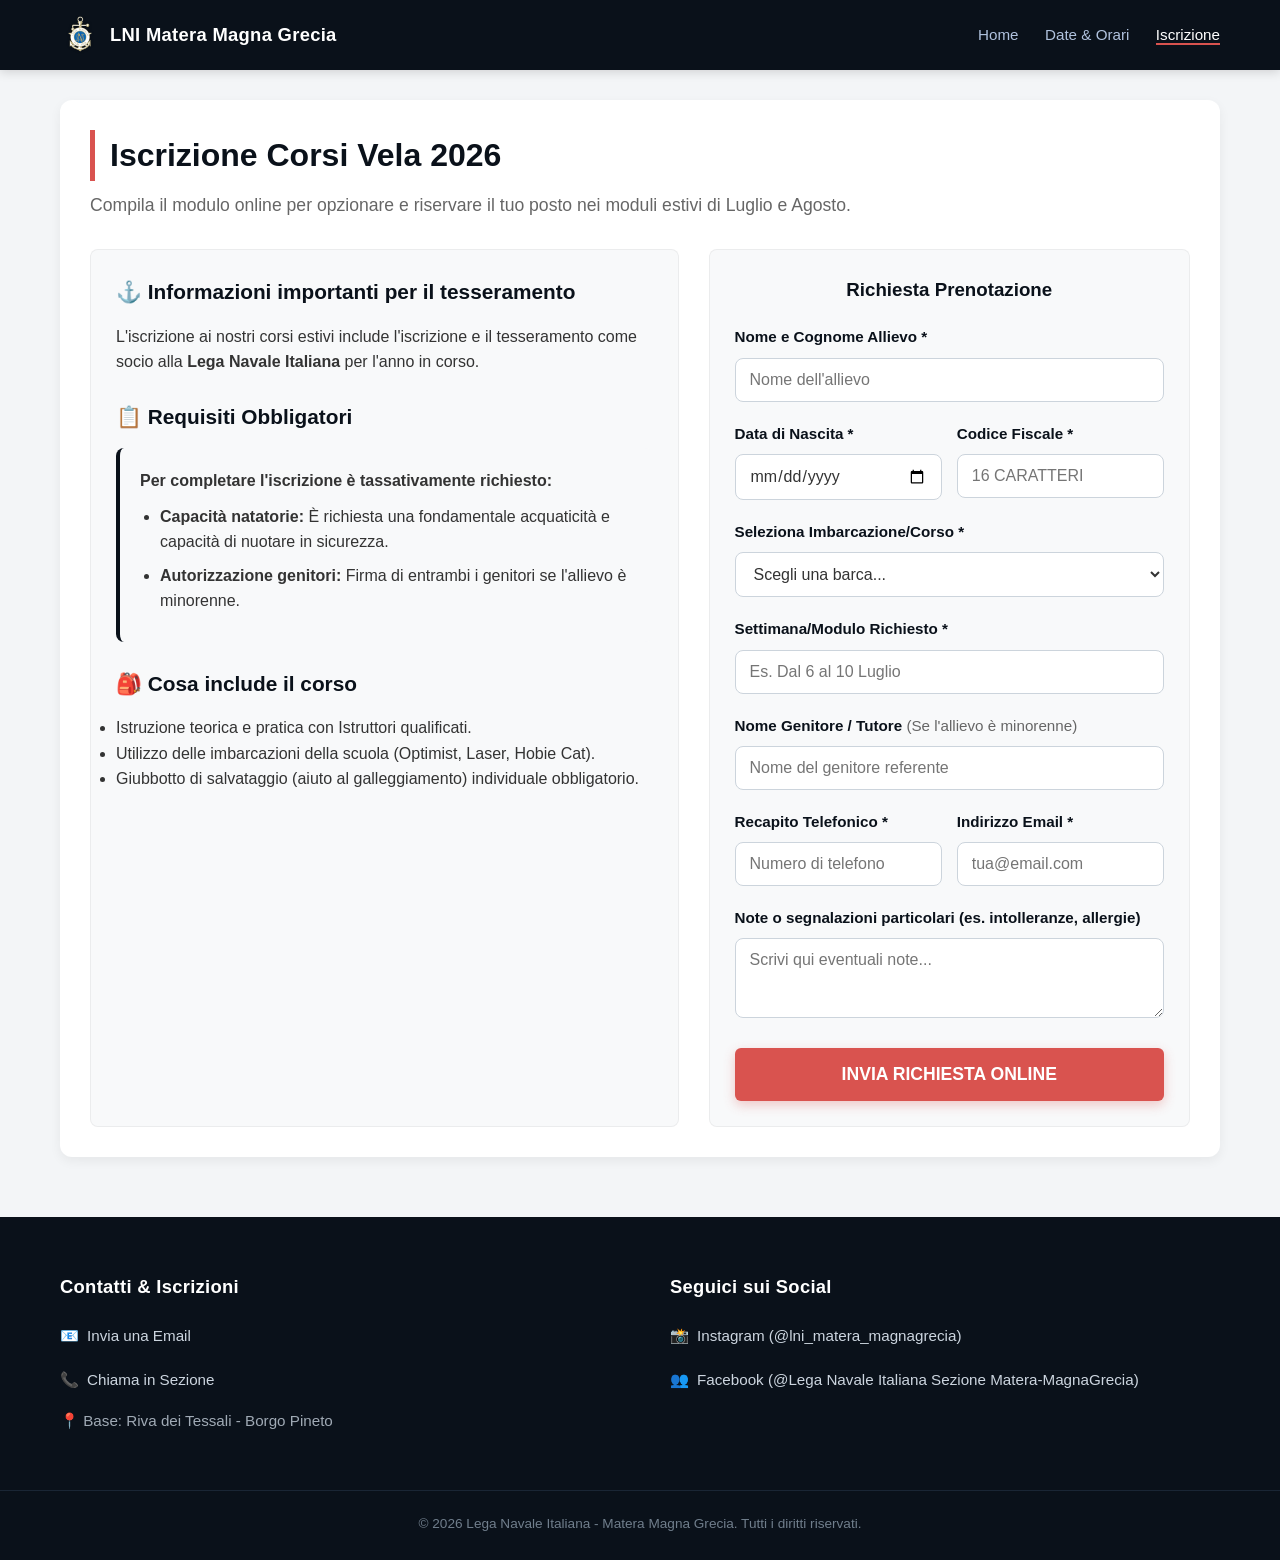
==== commit 99ac5971: "modifice di fino" ====
--- a/iscrizione.html
+++ b/iscrizione.html
@@ -75,7 +75,7 @@
                 <!-- Pannello Info Sinistro -->
                 <div class="info-pane">
                     <h3>⚓ Informazioni importanti per il tesseramento</h3>
-                    <p>L'iscrizione ai nostri corsi estivi include contestualmente il tesseramento alla <strong>Federazione Italiana Vela (FIV)</strong> con copertura assicurativa e l'iscrizione come socio alla <strong>Lega Navale Italiana</strong> per l'anno in corso.</p>
+                    <p>L'iscrizione ai nostri corsi estivi include l'iscrizione e il tesseramento come socio alla <strong>Lega Navale Italiana</strong> per l'anno in corso.</p>
                     
                     <h3>📋 Requisiti Obbligatori</h3>
                     <div class="requirement-card">
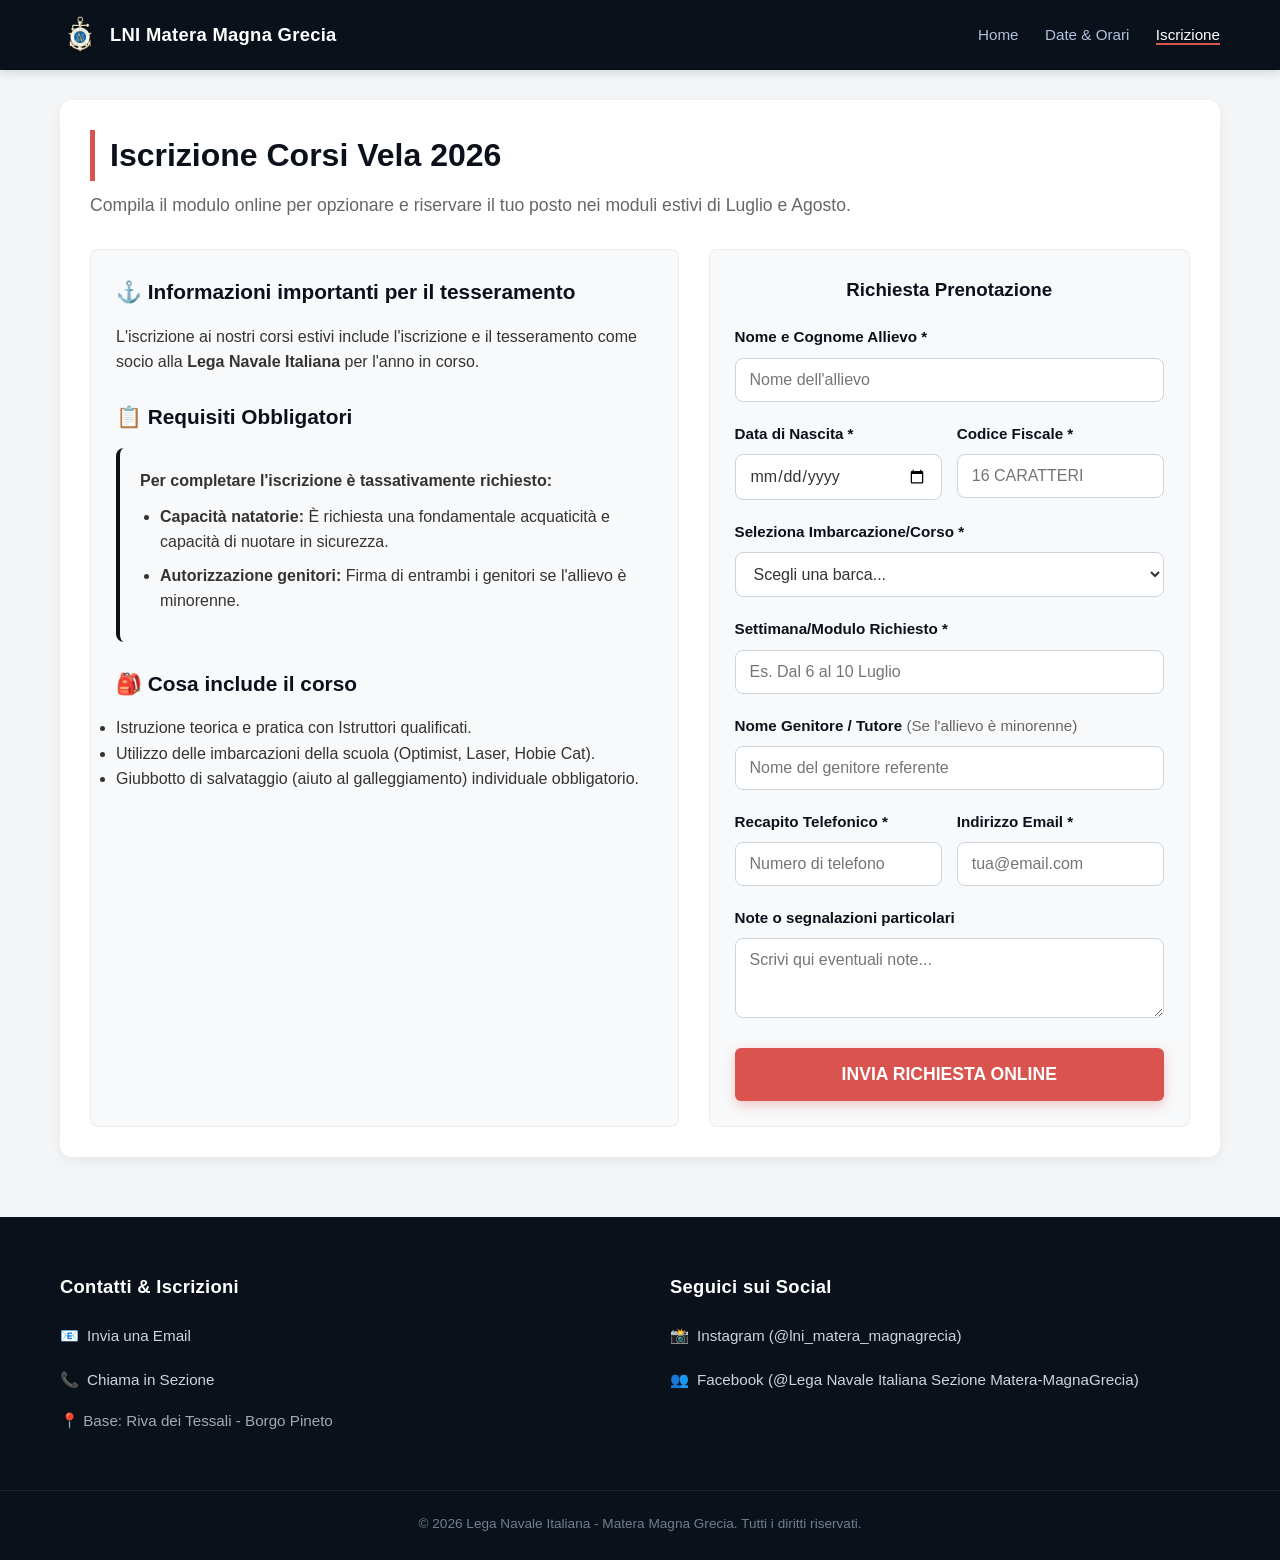
==== commit 15b7dcdb: "Update iscrizione.html" ====
--- a/iscrizione.html
+++ b/iscrizione.html
@@ -151,7 +151,7 @@
                         </div>
                         
                         <div class="form-group">
-                            <label for="note">Note o segnalazioni particolari (es. intolleranze, allergie)</label>
+                            <label for="note">Note o segnalazioni particolari</label>
                             <textarea id="note" name="note" rows="3" placeholder="Scrivi qui eventuali note..."></textarea>
                         </div>
                         
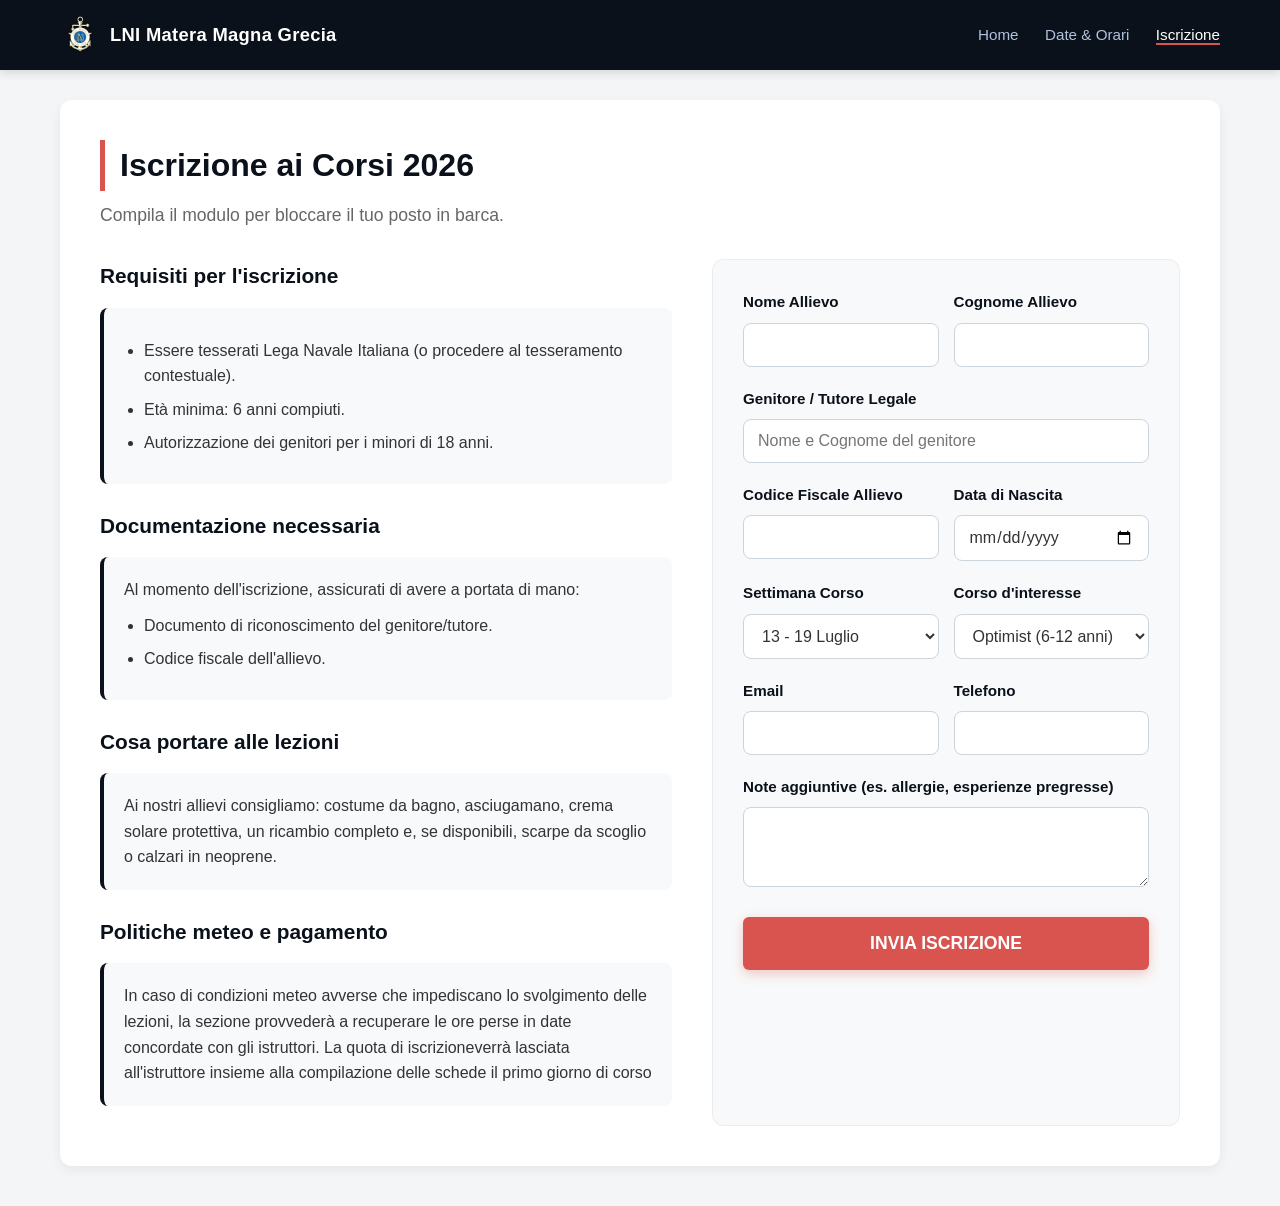
==== commit e2f90bbb: "Update iscrizione.html" ====
--- a/iscrizione.html
+++ b/iscrizione.html
@@ -2,52 +2,9 @@
 <html lang="it">
 <head>
     <meta charset="UTF-8">
-    <meta name="viewport" content="width=device-width, initial-scale=1.0, maximum-scale=5.0">
-    <title>Iscrizione e Tesseramento - Lega Navale Italiana Matera Magna Grecia</title>
-    
-    <link rel="icon" type="image/x-icon" href="./immagini/logo.png">
+    <meta name="viewport" content="width=device-width, initial-scale=1.0">
+    <title>Iscrizione - Scuola Vela LNI Matera Magna Grecia</title>
     <link rel="stylesheet" href="style.css">
-    
-    <style>
-    /* Uniformiamo il contenitore principale al resto del sito */
-    .enrollment-wrapper {
-        background: #ffffff;
-        border-radius: 12px;
-        margin-top: 30px;
-        margin-bottom: 40px;
-        padding: 30px; /* Padding coerente con le altre pagine */
-    }
-
-    /* Titolo standardizzato */
-    .enrollment-title {
-        color: var(--primary-blue);
-        font-size: 2rem;
-        margin-bottom: 10px;
-        border-left: 5px solid var(--laser-red);
-        padding-left: 15px;
-    }
-
-    /* Griglia uniformata ai componenti standard */
-    .enrollment-grid {
-        display: grid;
-        grid-template-columns: 1fr; /* Default mobile: 1 colonna */
-        gap: 30px;
-    }
-
-    @media (min-width: 900px) {
-        .enrollment-grid {
-            grid-template-columns: 1.1fr 0.9fr; /* 2 colonne solo su desktop */
-        }
-    }
-
-    /* Form e Info Pane ereditano lo stile delle schede */
-    .info-pane, .form-pane {
-        background: #f8f9fa;
-        padding: 25px;
-        border-radius: 8px;
-        border: 1px solid rgba(0,0,0,0.05);
-    }
-</style>
 </head>
 <body>
 
@@ -67,122 +24,131 @@
 
     <main class="container">
         <div class="enrollment-wrapper">
-            <h1 class="enrollment-title">Iscrizione Corsi Vela 2026</h1>
-            <p class="enrollment-subtitle">Compila il modulo online per opzionare e riservare il tuo posto nei moduli estivi di Luglio e Agosto.</p>
+            <h1 class="enrollment-title">Iscrizione ai Corsi 2026</h1>
+            <p class="enrollment-subtitle">Compila il modulo per bloccare il tuo posto in barca.</p>
             
             <div class="enrollment-grid">
-                
-                <!-- Pannello Info Sinistro -->
                 <div class="info-pane">
-                    <h3>⚓ Informazioni importanti per il tesseramento</h3>
-                    <p>L'iscrizione ai nostri corsi estivi include l'iscrizione e il tesseramento come socio alla <strong>Lega Navale Italiana</strong> per l'anno in corso.</p>
-                    
-                    <h3>📋 Requisiti Obbligatori</h3>
+                    <h3>Requisiti per l'iscrizione</h3>
                     <div class="requirement-card">
-                        <strong>Per completare l'iscrizione è tassativamente richiesto:</strong>
                         <ul>
-                            <li><strong>Capacità natatorie:</strong> È richiesta una fondamentale acquaticità e capacità di nuotare in sicurezza.</li>
-                            <li><strong>Autorizzazione genitori:</strong> Firma di entrambi i genitori se l'allievo è minorenne.</li>
+                            <li>Essere tesserati Lega Navale Italiana (o procedere al tesseramento contestuale).</li>
+                            <li>Età minima: 6 anni compiuti.</li>
+                            <li>Autorizzazione dei genitori per i minori di 18 anni.</li>
                         </ul>
                     </div>
-                    
-                    <h3>🎒 Cosa include il corso</h3>
-                    <ul>
-                        <li>Istruzione teorica e pratica con Istruttori qualificati.</li>
-                        <li>Utilizzo delle imbarcazioni della scuola (Optimist, Laser, Hobie Cat).</li>
-                        <li>Giubbotto di salvataggio (aiuto al galleggiamento) individuale obbligatorio.</li>
-                    </ul>
+
+                    <h3>Documentazione necessaria</h3>
+                    <div class="requirement-card">
+                        <p>Al momento dell'iscrizione, assicurati di avere a portata di mano:</p>
+                        <ul>
+                            <li>Documento di riconoscimento del genitore/tutore.</li>
+                            <li>Codice fiscale dell'allievo.</li>
+                        </ul>
+                    </div>
+
+                    <h3>Cosa portare alle lezioni</h3>
+                    <div class="requirement-card">
+                        <p>Ai nostri allievi consigliamo: costume da bagno, asciugamano, crema solare protettiva, un ricambio completo e, se disponibili, scarpe da scoglio o calzari in neoprene.</p>
+                    </div>
+
+                    <h3>Politiche meteo e pagamento</h3>
+                    <div class="requirement-card">
+                        <p>In caso di condizioni meteo avverse che impediscano lo svolgimento delle lezioni, la sezione provvederà a recuperare le ore perse in date concordate con gli istruttori. La quota di iscrizioneverrà lasciata all'istruttore insieme alla compilazione delle schede il primo giorno di corso</p>
+                    </div>
                 </div>
-                
-                <!-- Modulo di Richiesta Destro -->
+
                 <div class="form-pane">
-                    <h3 style="color: #0a111a; margin-bottom: 20px; text-align: center;">Richiesta Prenotazione</h3>
-                    
-                    <!-- Configurato con Formspree per invio diretto via mail senza backend -->
-                    <form action="https://formspree.io/f/IL_TUO_ID_FORMSPREE_QUI" method="POST">
-                        
-                        <div class="form-group">
-                            <label for="nome_allievo">Nome e Cognome Allievo *</label>
-                            <input type="text" id="nome_allievo" name="nome_allievo" required placeholder="Nome dell'allievo" autocomplete="name" autocorrect="off">
-                        </div>
-                        
+                    <form id="AKfycbz9HaYaxJAylrTUaTbrRWFXK4GBL29RpK4JFaQ2s_OaxIcE6JPTIWkmpJjglpkGXM7N" action="https://script.google.com/macros/s/AKfycbz9HaYaxJAylrTUaTbrRWFXK4GBL29RpK4JFaQ2s_OaxIcE6JPTIWkmpJjglpkGXM7N/exec" method="POST">
                         <div class="form-row">
                             <div class="form-group">
-                                <label for="data_nascita">Data di Nascita *</label>
-                                <input type="date" id="data_nascita" name="data_nascita" required>
+                                <label>Nome Allievo</label>
+                                <input type="text" name="nome" required>
                             </div>
                             <div class="form-group">
-                                <label for="codice_fiscale">Codice Fiscale *</label>
-                                <!-- Ottimizzato mobile: maiuscole forzate e niente correttore -->
-                                <input type="text" id="codice_fiscale" name="codice_fiscale" required placeholder="16 caratteri" autocomplete="off" autocorrect="off" autocapitalize="characters" style="text-transform: uppercase;">
+                                <label>Cognome Allievo</label>
+                                <input type="text" name="cognome" required>
                             </div>
                         </div>
-                        
                         <div class="form-group">
-                            <label for="scelta_corso">Seleziona Imbarcazione/Corso *</label>
-                            <select id="scelta_corso" name="scelta_corso" required>
-                                <option value="" disabled selected>Scegli una barca...</option>
-                                <option value="optimist">Optimist (Ragazzi 6-12 anni)</option>
-                                <option value="laser">Laser / ILCA (Deriva dai 12 anni in su)</option>
-                                <option value="hobiecat">Hobie Cat 16 (Catamarano dai 12 anni in su)</option>
-                            </select>
+                            <label>Genitore / Tutore Legale</label>
+                            <input type="text" name="genitore" placeholder="Nome e Cognome del genitore">
                         </div>
-                        
-                        <div class="form-group">
-                            <label for="periodo_modulo">Settimana/Modulo Richiesto *</label>
-                            <input type="text" id="periodo_modulo" name="periodo_modulo" required placeholder="Es. Dal 6 al 10 Luglio">
-                        </div>
-                        
-                        <div class="form-group">
-                            <label for="nome_genitore">Nome Genitore / Tutore <span style="font-weight: normal; color: #666;">(Se l'allievo è minorenne)</span></label>
-                            <input type="text" id="nome_genitore" name="nome_genitore" placeholder="Nome del genitore referente" autocomplete="name" autocorrect="off">
-                        </div>
-                        
                         <div class="form-row">
                             <div class="form-group">
-                                <label for="telefono">Recapito Telefonico *</label>
-                                <!-- Tastierino numerico pulito su mobile -->
-                                <input type="tel" id="telefono" name="telefono" required placeholder="Numero di telefono" inputmode="tel" autocomplete="tel">
+                                <label>Codice Fiscale Allievo</label>
+                                <input type="text" name="cf" required>
                             </div>
                             <div class="form-group">
-                                <label for="email">Indirizzo Email *</label>
-                                <input type="email" id="email" name="_replyto" required placeholder="tua@email.com" autocomplete="email">
+                                <label>Data di Nascita</label>
+                                <input type="date" name="data_nascita" required>
                             </div>
                         </div>
-                        
+                        <div class="form-row">
+                            <div class="form-group">
+                                <label>Settimana Corso</label>
+                                <select name="settimana" required>
+                                    <option value="13-19 Luglio">13 - 19 Luglio</option>
+                                    <option value="20-26 Luglio">20 - 26 Luglio</option>
+                                    <option value="27 Lug-2 Ago">27 Lug - 2 Ago</option>
+                                    <option value="3-9 Agosto">3 - 9 Agosto</option>
+                                    <option value="10-16 Agosto">10 - 16 Agosto</option>
+                                    <option value="17-23 Agosto">17 - 23 Agosto</option>
+                                    <option value="24-31 Agosto">24 - 31 Agosto</option>
+                                </select>
+                            </div>
+                            <div class="form-group">
+                                <label>Corso d'interesse</label>
+                                <select name="corso">
+                                    <option value="Optimist">Optimist (6-12 anni)</option>
+                                    <option value="Laser">Laser (12+ anni)</option>
+                                    <option value="Hobie Cat">Hobie Cat 16</option>
+                                </select>
+                            </div>
+                        </div>
+                        <div class="form-row">
+                            <div class="form-group">
+                                <label>Email</label>
+                                <input type="email" name="email" required>
+                            </div>
+                            <div class="form-group">
+                                <label>Telefono</label>
+                                <input type="tel" name="telefono" required>
+                            </div>
+                        </div>
                         <div class="form-group">
-                            <label for="note">Note o segnalazioni particolari</label>
-                            <textarea id="note" name="note" rows="3" placeholder="Scrivi qui eventuali note..."></textarea>
+                            <label>Note aggiuntive (es. allergie, esperienze pregresse)</label>
+                            <textarea name="note" rows="3"></textarea>
                         </div>
-                        
-                        <button type="submit" class="submit-btn">
-                            INVIA RICHIESTA ONLINE
-                        </button>
+                        <button type="submit" class="submit-btn">INVIA ISCRIZIONE</button>
                     </form>
+                    <div id="form-status" style="margin-top: 20px; font-weight: bold; text-align: center;"></div>
                 </div>
-                
             </div>
         </div>
     </main>
 
-    <footer>
-        <div class="footer-content">
-            <div class="footer-section">
-                <h4>Contatti & Iscrizioni</h4>
-                <p>📧 <a href="mailto:matera@leganavale.it" class="mobile-link">Invia una Email</a></p>
-                <p>📞 <a href="tel:+393515810370" class="mobile-link">Chiama in Sezione</a></p>
-                <p>📍 Base: Riva dei Tessali - Borgo Pineto</p>
-            </div>
-            <div class="footer-section">
-                <h4>Seguici sui Social</h4>
-                <p>📸 <a href="https://instagram.com/lni_matera_magnagrecia" target="_blank" class="mobile-link">Instagram (@lni_matera_magnagrecia)</a></p>
-                <p>👥 <a href="https://www.facebook.com/LegaNavaleItalianaSezioneMateraMagnaGrecia" target="_blank" class="mobile-link">Facebook (@Lega Navale Italiana Sezione Matera-MagnaGrecia)</a></p>
-            </div>
-        </div>
-        <div class="footer-bottom">
-            <p>&copy; 2026 Lega Navale Italiana - Matera Magna Grecia. Tutti i diritti riservati.</p>
-        </div>
-    </footer>
+    <script>
+        const form = document.getElementById("iscrizioneForm");
+        const status = document.getElementById("form-status");
 
+        form.addEventListener("submit", function(event) {
+            event.preventDefault();
+            status.innerHTML = "Invio in corso...";
+            
+            const formData = new FormData(form);
+            
+            fetch(form.action, {
+                method: 'POST',
+                body: formData,
+                mode: 'no-cors' 
+            }).then(() => {
+                status.innerHTML = "Grazie! La tua richiesta è stata inviata correttamente.";
+                form.reset();
+            }).catch(error => {
+                status.innerHTML = "Si è verificato un errore. Assicurati che l'URL nel form sia corretto.";
+            });
+        });
+    </script>
 </body>
 </html>
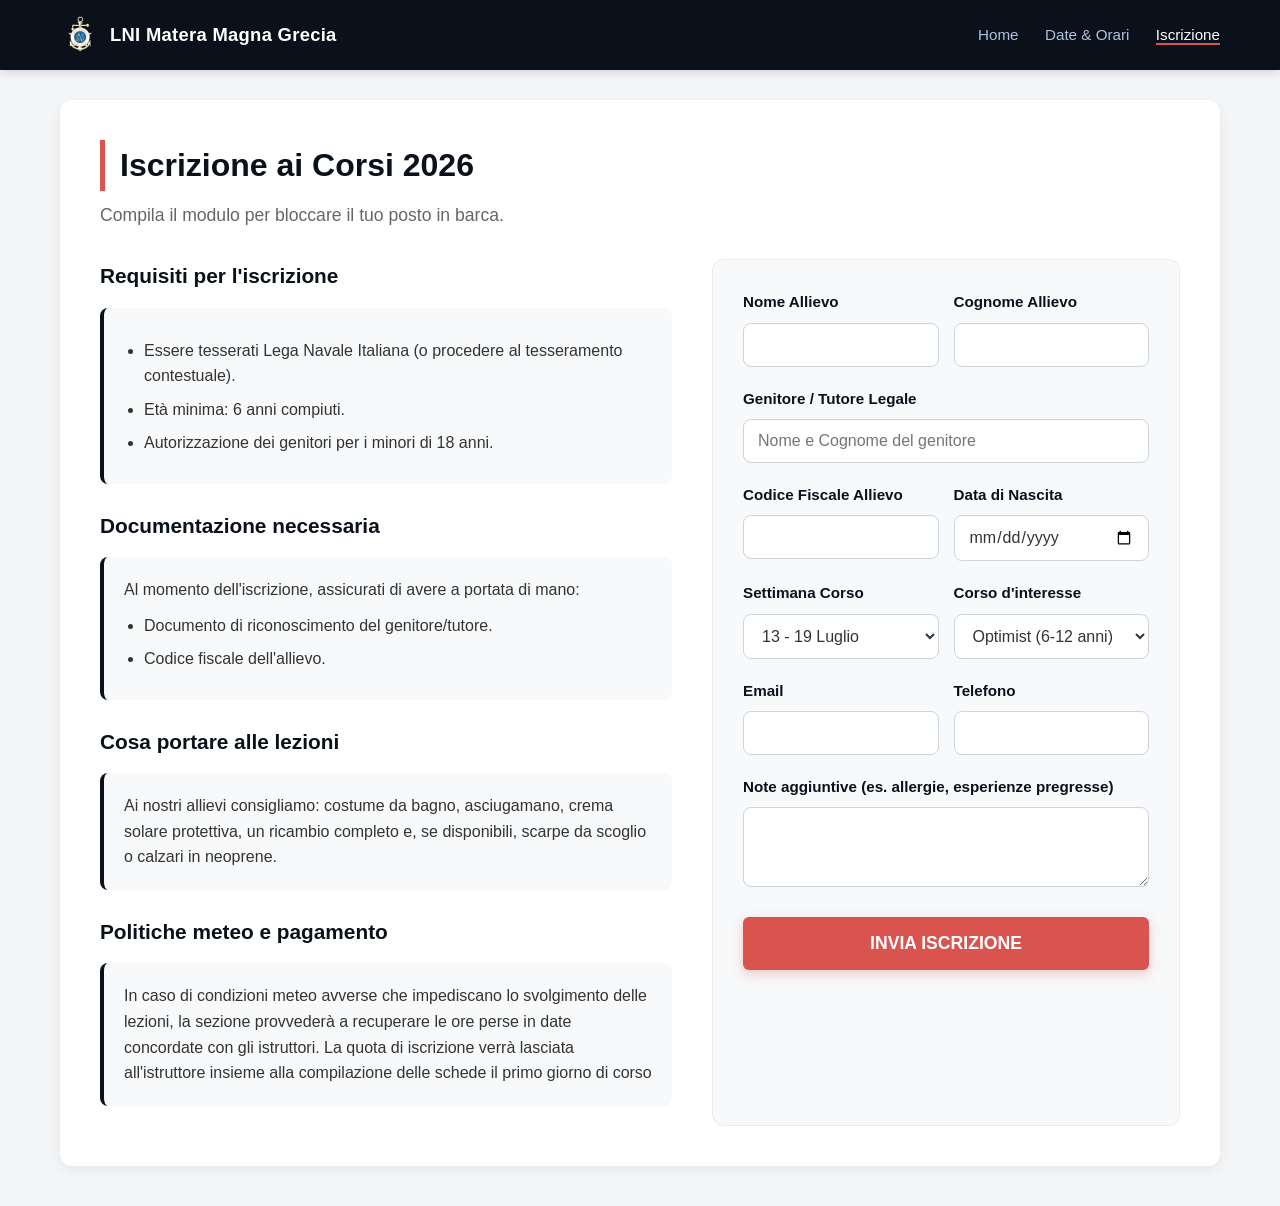
==== commit 6424cc76: "sistemato layout e testo" ====
--- a/iscrizione.html
+++ b/iscrizione.html
@@ -54,12 +54,12 @@
 
                     <h3>Politiche meteo e pagamento</h3>
                     <div class="requirement-card">
-                        <p>In caso di condizioni meteo avverse che impediscano lo svolgimento delle lezioni, la sezione provvederà a recuperare le ore perse in date concordate con gli istruttori. La quota di iscrizioneverrà lasciata all'istruttore insieme alla compilazione delle schede il primo giorno di corso</p>
+                        <p>In caso di condizioni meteo avverse che impediscano lo svolgimento delle lezioni, la sezione provvederà a recuperare le ore perse in date concordate con gli istruttori. La quota di iscrizione verrà lasciata all'istruttore insieme alla compilazione delle schede il primo giorno di corso</p>
                     </div>
                 </div>
 
                 <div class="form-pane">
-                    <form id="AKfycbz9HaYaxJAylrTUaTbrRWFXK4GBL29RpK4JFaQ2s_OaxIcE6JPTIWkmpJjglpkGXM7N" action="https://script.google.com/macros/s/AKfycbz9HaYaxJAylrTUaTbrRWFXK4GBL29RpK4JFaQ2s_OaxIcE6JPTIWkmpJjglpkGXM7N/exec" method="POST">
+                    <form id="iscrizioneForm" action="https://script.google.com/macros/s/AKfycbz9HaYaxJAylrTUaTbrRWFXK4GBL29RpK4JFaQ2s_OaxIcE6JPTIWkmpJjglpkGXM7N/exec" method="POST">
                         <div class="form-row">
                             <div class="form-group">
                                 <label>Nome Allievo</label>
--- a/style.css
+++ b/style.css
@@ -348,7 +348,6 @@
     background: var(--white);
     padding: 35px;
     border-radius: 10px;
-    margin: 40px 0;
     box-shadow: 0 2px 10px rgba(0,0,0,0.04);
 }
 
@@ -753,47 +752,56 @@
 
 /* Ottimizzazioni specifiche e mirate per schermi Mobile piccoli (fino a 600px) */
 @media (max-width: 600px) {
-    /* Forza le righe doppie del form (Data/CF e Tel/Mail) a disporsi in verticale */
-    .form-row {
-        grid-template-columns: 1fr;
-        gap: 0;
-    }
-
-    /* Ricalibra i padding del modulo per sfruttare ogni pixel utile senza tagliare i campi */
-    .form-pane {
-        padding: 22px 16px;
-    }
-
-    /* Elimina i margini e le ombre superflue dal wrapper per adattarsi perfettamente ai bordi dello schermo */
-    .enrollment-wrapper {
-        padding: 20px 14px;
-        margin-top: 10px;
-        margin-bottom: 20px;
-        box-shadow: none;
-        border-radius: 0;
-    }
-
-    /* Rimpicciolisce il titolo per farlo stare su una riga sola */
-    .enrollment-title {
-        font-size: 1.55rem;
-    }
-
-    .enrollment-subtitle {
-        font-size: 0.98rem;
-        margin-bottom: 25px;
-    }
-
-    /* Ottimizza le dimensioni e lo zoom dei campi di testo per prevenire lo zoom automatico di iOS Safari */
-    .form-group input, 
-    .form-group select, 
-    .form-group textarea {
-        font-size: 16px; 
-        padding: 14px 12px; /* Incrementa l'altezza di tocco */
-    }
-
-    /* Tasto d'invio massiccio e facilissimo da premere */
-    .submit-btn {
-        padding: 18px;
-        font-size: 1.15rem;
+    .form-row { grid-template-columns: 1fr; gap: 0; }
+    .form-pane { padding: 22px 16px; }
+    .enrollment-wrapper { padding: 20px 14px; margin-top: 10px; margin-bottom: 20px; box-shadow: none; border-radius: 0; }
+    .enrollment-title { font-size: 1.55rem; }
+    .enrollment-subtitle { font-size: 0.98rem; margin-bottom: 25px; }
+    .form-group input, .form-group select, .form-group textarea { font-size: 16px; padding: 14px 12px; }
+    .submit-btn { padding: 18px; font-size: 1.15rem; }
+} 
+
+/* --- IL BLOCCO QUI SOTTO DEVE STARE FUORI DALLE MEDIA QUERY --- */
+
+/* Il contenitore genitore deve allungare i figli */
+.flex-container-info {
+    display: flex;
+    flex-wrap: wrap;
+    gap: 20px;
+    align-items: stretch; /* <--- QUESTO FORZA L'ALTEZZA UGUALE */
+}
+
+/* Le due schede devono avere la stessa base di crescita */
+.extra-info, 
+.enrollment-card {
+    flex: 1; 
+    display: flex;        /* Necessario per gestire il contenuto interno */
+    flex-direction: column;
+}
+
+/* Forza il corpo della scheda di iscrizione a riempire lo spazio */
+.enrollment-card .course-body {
+    flex-grow: 1; /* Il contenuto interno si allungherà per pareggiare l'altezza */
+}
+
+/* Rimuoviamo la griglia interna per farli stare in colonna */
+.extra-info .info-blocks {
+    display: block; 
+}
+
+/* Assicuriamo che la card di iscrizione riempia bene lo spazio */
+.enrollment-card {
+    display: flex;
+    flex-direction: column;
+}
+
+.enrollment-card .course-body {
+    flex-grow: 1;
+}
+
+/* Responsività per mobile */
+@media (max-width: 768px) {
+    .flex-container-info {
+        flex-direction: column;
     }
 }
